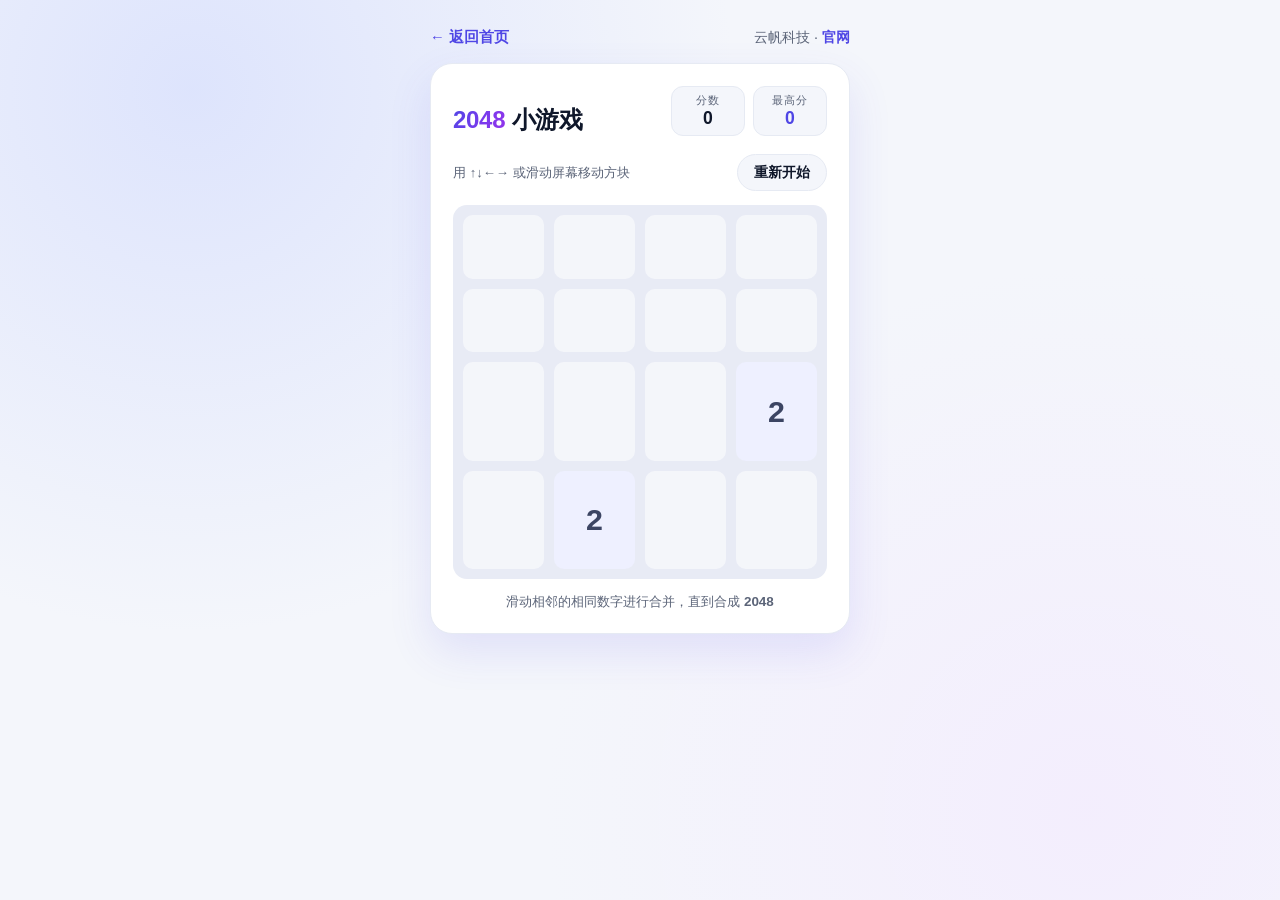
==== game.html @ 2b9b80e0 "deploy: update game.html" ====
<!DOCTYPE html>
<html lang="zh-CN">
<head>
  <meta charset="UTF-8" />
  <meta name="viewport" content="width=device-width, initial-scale=1.0" />
  <title>2048 小游戏 - 云帆科技</title>
  <meta name="description" content="在浏览器里直接玩的 2048 小游戏，支持键盘、触屏滑动与屏幕按钮。" />
  <link rel="icon" href="data:image/svg+xml,%3Csvg xmlns='http://www.w3.org/2000/svg' viewBox='0 0 64 64'%3E%3Crect width='64' height='64' rx='14' fill='%234f46e5'/%3E%3Cpath d='M16 40c8-2 14-8 16-16 8 2 14 8 16 16H16z' fill='white'/%3E%3C/svg%3E" />
  <style>
    :root {
      --ink: #0f172a; --muted: #5b6478; --brand: #4f46e5;
      --grad: linear-gradient(120deg, #4f46e5, #7c3aed 60%, #9333ea);
      --line: #e6eaf3; --bg-soft: #f4f6fb;
      --font: "Inter", "PingFang SC", "Microsoft YaHei", -apple-system, "Segoe UI", sans-serif;
    }
    * { margin: 0; padding: 0; box-sizing: border-box; }
    body {
      font-family: var(--font);
      background:
        radial-gradient(circle at 15% 10%, rgba(199,210,254,.5), transparent 40%),
        radial-gradient(circle at 85% 90%, rgba(243,232,255,.6), transparent 40%),
        var(--bg-soft);
      min-height: 100vh;
      display: flex;
      flex-direction: column;
      align-items: center;
      padding: 28px 16px 90px;
      color: var(--ink);
    }
    .top { width: 100%; max-width: 420px; display: flex; align-items: center; justify-content: space-between; margin-bottom: 16px; }
    .back { color: var(--brand); font-weight: 600; font-size: .92rem; text-decoration: none; }
    .back:hover { text-decoration: underline; }
    .home-link { font-size: .9rem; color: var(--muted); }
    .home-link a { color: var(--brand); font-weight: 600; text-decoration: none; }
    .home-link a:hover { text-decoration: underline; }

    .card {
      width: 100%; max-width: 420px;
      background: #fff;
      border: 1px solid var(--line);
      border-radius: 22px;
      box-shadow: 0 18px 44px rgba(79,70,229,.12);
      padding: 22px;
    }
    .head { display: flex; align-items: flex-end; justify-content: space-between; gap: 12px; margin-bottom: 18px; }
    .head h1 { font-size: 1.5rem; letter-spacing: -.3px; }
    .head h1 span { background: var(--grad); -webkit-background-clip: text; background-clip: text; color: transparent; }
    .scores { display: flex; gap: 8px; }
    .score-box { background: var(--bg-soft); border: 1px solid var(--line); border-radius: 12px; padding: 6px 12px; text-align: center; min-width: 74px; }
    .score-box small { display: block; color: var(--muted); font-size: .7rem; letter-spacing: .06em; }
    .score-box strong { font-size: 1.1rem; line-height: 1.2; }
    .score-box.best strong { color: var(--brand); }
    .ctrl { display: flex; gap: 8px; align-items: center; justify-content: flex-end; margin-bottom: 14px; }
    .btn {
      border: none; border-radius: 999px; cursor: pointer;
      padding: 8px 16px; font-size: .88rem; font-weight: 600; font-family: inherit;
      color: #fff; background: var(--grad); box-shadow: 0 6px 16px rgba(99,91,255,.3);
      transition: transform .15s ease;
    }
    .btn:hover { transform: translateY(-1px); }
    .btn.ghost { background: var(--bg-soft); color: var(--ink); box-shadow: none; border: 1px solid var(--line); }

    .board-wrap { position: relative; }
    .board {
      display: grid;
      grid-template-columns: repeat(4, 1fr);
      gap: 10px;
      background: #e8ebf5;
      border-radius: 14px;
      padding: 10px;
      aspect-ratio: 1 / 1;
      user-select: none;
      touch-action: none;
    }
    .cell {
      display: grid; place-items: center;
      border-radius: 10px;
      background: rgba(255,255,255,.55);
      font-weight: 800;
      font-size: 1.9rem;
      color: #3c4563;
      transition: background .12s ease;
      overflow: hidden;
    }
    .cell[data-v="0"] { color: transparent; }
    .cell[data-v="2"]  { background: #eef0ff; }
    .cell[data-v="4"]  { background: #e0e5ff; }
    .cell[data-v="8"]  { background: #c7d2fe; color: #312e81; }
    .cell[data-v="16"] { background: #a5b4fc; color: #1e1b4b; }
    .cell[data-v="32"] { background: #818cf8; color: #fff; }
    .cell[data-v="64"] { background: #6366f1; color: #fff; }
    .cell[data-v="128"] { background: #8b5cf6; color: #fff; font-size: 1.55rem; }
    .cell[data-v="256"] { background: #7c3aed; color: #fff; font-size: 1.55rem; }
    .cell[data-v="512"] { background: #6d28d9; color: #fff; font-size: 1.4rem; }
    .cell[data-v="1024"] { background: #5b21b6; color: #fff; font-size: 1.15rem; }
    .cell[data-v="2048"] { background: linear-gradient(135deg,#f97316,#ec4899); color: #fff; font-size: 1.15rem; }
    .cell[data-v^="4"] { font-size: 1.15rem; }
    .cell[data-v="4096"], .cell[data-v="8192"], .cell[data-v="16384"] { background: #f59e0b; color: #fff; font-size: 1.05rem; }
    .cell.pop { animation: pop .18s ease; }
    @keyframes pop { 0% { transform: scale(.75); } 60% { transform: scale(1.12); } 100% { transform: scale(1); } }

    .overlay {
      position: absolute; inset: 0;
      display: none;
      flex-direction: column;
      align-items: center; justify-content: center; gap: 12px;
      background: rgba(15,23,42,.55);
      border-radius: 14px;
      color: #fff; text-align: center;
      padding: 20px;
    }
    .overlay.show { display: flex; }
    .overlay h2 { font-size: 1.7rem; }
    .overlay p { opacity: .9; font-size: .92rem; }
    .overlay .btn { font-size: 1rem; padding: 10px 22px; }

    .hint { margin-top: 14px; text-align: center; color: var(--muted); font-size: .84rem; }
    .pad {
      margin-top: 16px;
      display: none;
      grid-template-columns: repeat(3, 64px);
      grid-template-rows: repeat(2, 54px);
      gap: 8px;
      justify-content: center;
    }
    .pad button {
      border: none; border-radius: 14px; background: #fff;
      border: 1px solid var(--line); box-shadow: 0 6px 14px rgba(79,70,229,.08);
      font-size: 1.5rem; color: var(--brand); cursor: pointer; font-family: inherit;
    }
    .pad button:active { transform: scale(.94); }
    .pad .up { grid-column: 2; }
    .pad .left { grid-column: 1; grid-row: 2; }
    .pad .down { grid-column: 2; grid-row: 2; }
    .pad .right { grid-column: 3; grid-row: 2; }
    @media (hover: none) and (pointer: coarse) { .pad { display: grid; } }
    @media (max-width: 480px) { .pad { display: grid; } }
  </style>
</head>
<body>
  <div class="top">
    <a class="back" href="index.html">← 返回首页</a>
    <div class="home-link">云帆科技 · <a href="index.html">官网</a></div>
  </div>

  <div class="card">
    <div class="head">
      <h1><span>2048</span> 小游戏</h1>
      <div class="scores">
        <div class="score-box"><small>分数</small><strong id="score">0</strong></div>
        <div class="score-box best"><small>最高分</small><strong id="best">0</strong></div>
      </div>
    </div>
    <div class="ctrl">
      <span style="font-size:.82rem;color:var(--muted);margin-right:auto;">用 ↑↓←→ 或滑动屏幕移动方块</span>
      <button class="btn ghost" id="btnRestart">重新开始</button>
    </div>

    <div class="board-wrap">
      <div class="board" id="board" aria-label="2048 游戏棋盘"></div>
      <div class="overlay" id="overlay">
        <h2 id="ovTitle">🎉 你赢了！</h2>
        <p id="ovText">合成了 2048，太厉害了！</p>
        <button class="btn" id="ovBtn">继续游戏</button>
      </div>
    </div>
    <p class="hint">滑动相邻的相同数字进行合并，直到合成 <b>2048</b></p>

    <div class="pad" id="pad">
      <button class="up" data-dir="up" aria-label="上">↑</button>
      <button class="left" data-dir="left" aria-label="左">←</button>
      <button class="down" data-dir="down" aria-label="下">↓</button>
      <button class="right" data-dir="right" aria-label="右">→</button>
    </div>
  </div>

  <script>
    (function () {
      "use strict";
      var SIZE = 4;
      var boardEl = document.getElementById("board");
      var scoreEl = document.getElementById("score");
      var bestEl = document.getElementById("best");
      var overlay = document.getElementById("overlay");
      var ovTitle = document.getElementById("ovTitle");
      var ovText = document.getElementById("ovText");
      var ovBtn = document.getElementById("ovBtn");
      var BEST_KEY = "g2048_best_yunfan";

      var grid = [], score = 0, best = 0, won = false, over = false;
      try { best = parseInt(localStorage.getItem(BEST_KEY) || "0", 10) || 0; } catch (e) {}
      bestEl.textContent = best;

      function emptyCells() {
        var arr = [];
        for (var i = 0; i < SIZE * SIZE; i++) if (grid[i] === 0) arr.push(i);
        return arr;
      }
      function addTile() {
        var cells = emptyCells();
        if (!cells.length) return;
        var idx = cells[Math.floor(Math.random() * cells.length)];
        grid[idx] = Math.random() < 0.9 ? 2 : 4;
      }
      function slideRow(row) {
        var arr = row.filter(function (v) { return v !== 0; });
        var out = [], gained = 0;
        for (var i = 0; i < arr.length; i++) {
          if (i + 1 < arr.length && arr[i] === arr[i + 1]) {
            out.push(arr[i] * 2); gained += arr[i] * 2; i++;
          } else {
            out.push(arr[i]);
          }
        }
        while (out.length < SIZE) out.push(0);
        return { row: out, gained: gained };
      }
      function move(dir) {
        var changed = false, gained = 0, mergedAt = [];
        function getLine(r, c) {
          var line = [];
          for (var k = 0; k < SIZE; k++) {
            var i = dir === 0 ? r * SIZE + (dir === 0 ? k : 0) : 0;
            var row, col;
            if (dir === 0) { row = r; col = k; }
            else if (dir === 1) { row = r; col = SIZE - 1 - k; }
            else if (dir === 2) { row = k; col = c; }
            else { row = SIZE - 1 - k; col = c; }
            line.push(grid[row * SIZE + col]);
          }
          return line;
        }
        function setLine(r, c, line, rowIdx) {
          for (var k = 0; k < SIZE; k++) {
            var row, col;
            if (dir === 0) { row = r; col = k; }
            else if (dir === 1) { row = r; col = SIZE - 1 - k; }
            else if (dir === 2) { row = k; col = c; }
            else { row = SIZE - 1 - k; col = c; }
            var idx = row * SIZE + col;
            if (grid[idx] !== line[k]) changed = true;
            grid[idx] = line[k];
            if (dir === 2) mergedAt.push(idx);
          }
        }
        if (dir === 0 || dir === 1) {
          for (var r = 0; r < SIZE; r++) {
            var res = slideRow(getLine(r, 0));
            gained += res.gained;
            setLine(r, 0, res.row, r);
          }
        } else {
          for (var c = 0; c < SIZE; c++) {
            var res2 = slideRow(getLine(0, c));
            gained += res2.gained;
            setLine(0, c, res2.row, c);
          }
        }
        return { changed: changed, gained: gained };
      }

      function canMove() {
        for (var i = 0; i < SIZE * SIZE; i++) {
          if (grid[i] === 0) return true;
          var r = Math.floor(i / SIZE), c = i % SIZE;
          if (c + 1 < SIZE && grid[i] === grid[r * SIZE + c + 1]) return true;
          if (r + 1 < SIZE && grid[i] === grid[(r + 1) * SIZE + c]) return true;
        }
        return false;
      }

      function render(popIdx) {
        boardEl.innerHTML = "";
        for (var i = 0; i < SIZE * SIZE; i++) {
          var cell = document.createElement("div");
          cell.className = "cell";
          cell.setAttribute("data-v", grid[i]);
          if (grid[i] !== 0) cell.textContent = grid[i];
          if (popIdx && popIdx.indexOf(i) >= 0) cell.classList.add("pop");
          boardEl.appendChild(cell);
        }
        scoreEl.textContent = score;
        if (score > best) { best = score; bestEl.textContent = best; try { localStorage.setItem(BEST_KEY, best); } catch (e) {} }
      }

      function endOverlay(title, text, btnText, isWin) {
        won = isWin;
        ovTitle.textContent = title;
        ovText.textContent = text;
        ovBtn.textContent = btnText;
        overlay.classList.add("show");
      }

            function afterMove(before) {
        var pop = [];
        for (var i = 0; i < grid.length; i++) {
          if (grid[i] !== before[i] && grid[i] !== 0 && before[i] !== 0) pop.push(i);
        }
        render(pop);
        if (!won) {
          for (var j = 0; j < SIZE * SIZE; j++) {
            if (grid[j] === 2048) {
              endOverlay("🎉 你赢了！", "成功合成 2048，太厉害了！", "继续挑战", true);
              return;
            }
          }
        }
        if (!canMove()) endOverlay("😵 游戏结束", "没有可以合并的方块了", "再来一局", false);
      }

      function doMove(dir) {
        if (over) return;
        var before = grid.slice();
        var moved = move(dir);
        if (!moved.changed) return;
        score += moved.gained;
        addTile();
        afterMove(before);
      }

function restart() {
        grid = [];
        for (var i = 0; i < SIZE * SIZE; i++) grid.push(0);
        score = 0; won = false; over = false;
        overlay.classList.remove("show");
        addTile(); addTile();
        render([]);
      }

      ovBtn.addEventListener("click", function () {
        overlay.classList.remove("show");
        over = won; /* 赢了点继续：允许继续挑战；结束后点再来一局则重开 */
        if (!won) restart();
        won = false; over = false;
      });
      document.getElementById("btnRestart").addEventListener("click", restart);

      document.addEventListener("keydown", function (e) {
        var map = {
          ArrowUp: 2, ArrowDown: 3, ArrowLeft: 0, ArrowRight: 1,
          w: 2, s: 3, a: 0, d: 1, W: 2, S: 3, A: 0, D: 1
        };
        if (map[e.key] !== undefined) {
          e.preventDefault();
          doMove(map[e.key]);
        }
      });

      var tx = null, ty = null;
      boardEl.addEventListener("touchstart", function (e) {
        tx = e.touches[0].clientX; ty = e.touches[0].clientY;
      }, { passive: true });
      boardEl.addEventListener("touchend", function (e) {
        if (tx === null) return;
        var dx = e.changedTouches[0].clientX - tx;
        var dy = e.changedTouches[0].clientY - ty;
        if (Math.max(Math.abs(dx), Math.abs(dy)) < 24) return;
        if (Math.abs(dx) > Math.abs(dy)) doMove(dx > 0 ? 1 : 0);
        else doMove(dy > 0 ? 3 : 2);
        tx = null; ty = null;
      }, { passive: true });

      var pad = document.getElementById("pad");
      if (pad) {
        pad.addEventListener("click", function (e) {
          var b = e.target.closest ? e.target.closest("button[data-dir]") : null;
          if (!b) return;
          var dirMap = { up: 2, down: 3, left: 0, right: 1 };
          var d = dirMap[b.getAttribute("data-dir")];
          if (d !== undefined) doMove(d);
        });
      }

      restart();
    })();
  </script>
</body>
</html>
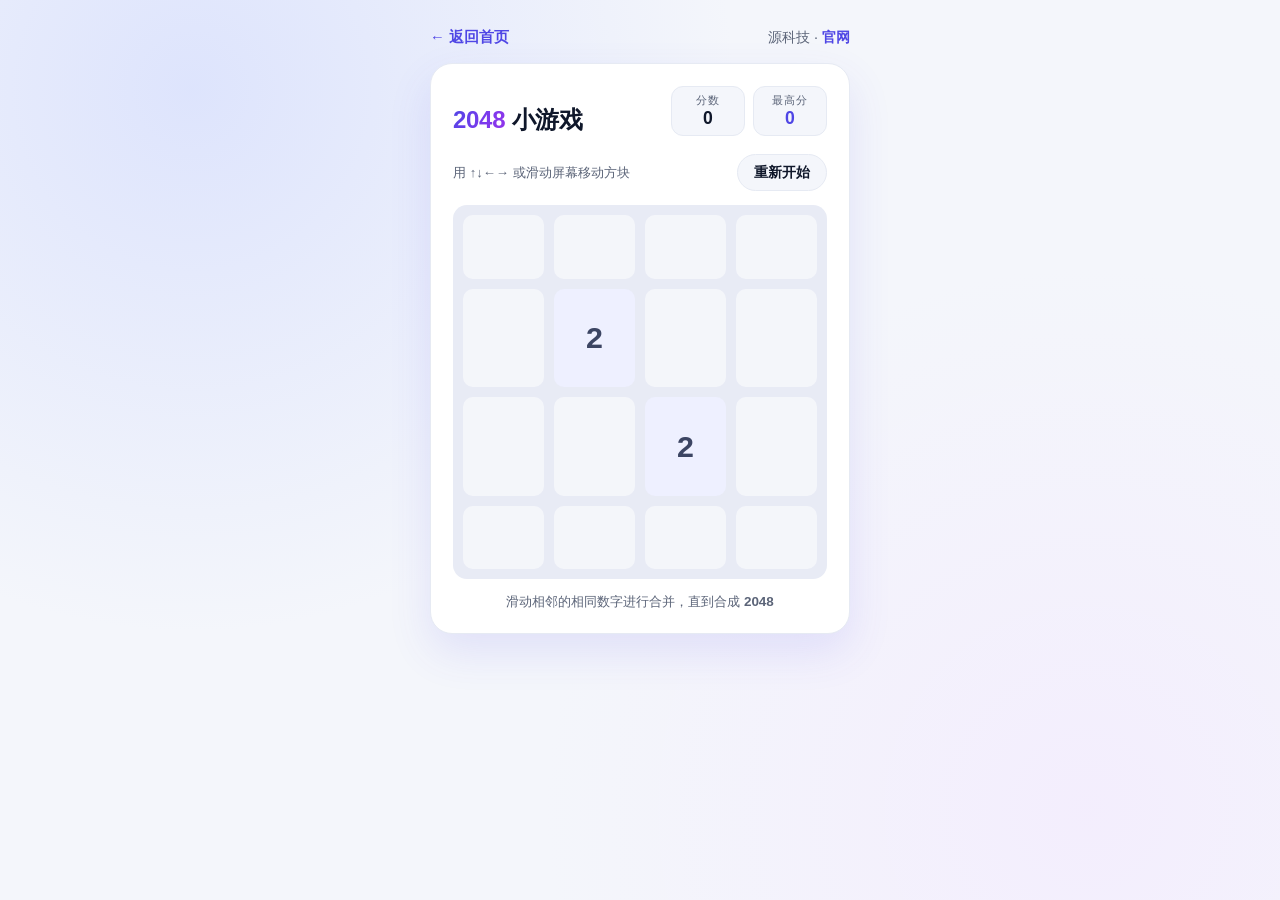
==== commit 2edb4d6c: "deploy: update game.html" ====
--- a/game.html
+++ b/game.html
@@ -3,7 +3,7 @@
 <head>
   <meta charset="UTF-8" />
   <meta name="viewport" content="width=device-width, initial-scale=1.0" />
-  <title>2048 小游戏 - 云帆科技</title>
+  <title>2048 小游戏 - 源科技</title>
   <meta name="description" content="在浏览器里直接玩的 2048 小游戏，支持键盘、触屏滑动与屏幕按钮。" />
   <link rel="icon" href="data:image/svg+xml,%3Csvg xmlns='http://www.w3.org/2000/svg' viewBox='0 0 64 64'%3E%3Crect width='64' height='64' rx='14' fill='%234f46e5'/%3E%3Cpath d='M16 40c8-2 14-8 16-16 8 2 14 8 16 16H16z' fill='white'/%3E%3C/svg%3E" />
   <style>
@@ -140,7 +140,7 @@
 <body>
   <div class="top">
     <a class="back" href="index.html">← 返回首页</a>
-    <div class="home-link">云帆科技 · <a href="index.html">官网</a></div>
+    <div class="home-link">源科技 · <a href="index.html">官网</a></div>
   </div>
 
   <div class="card">
